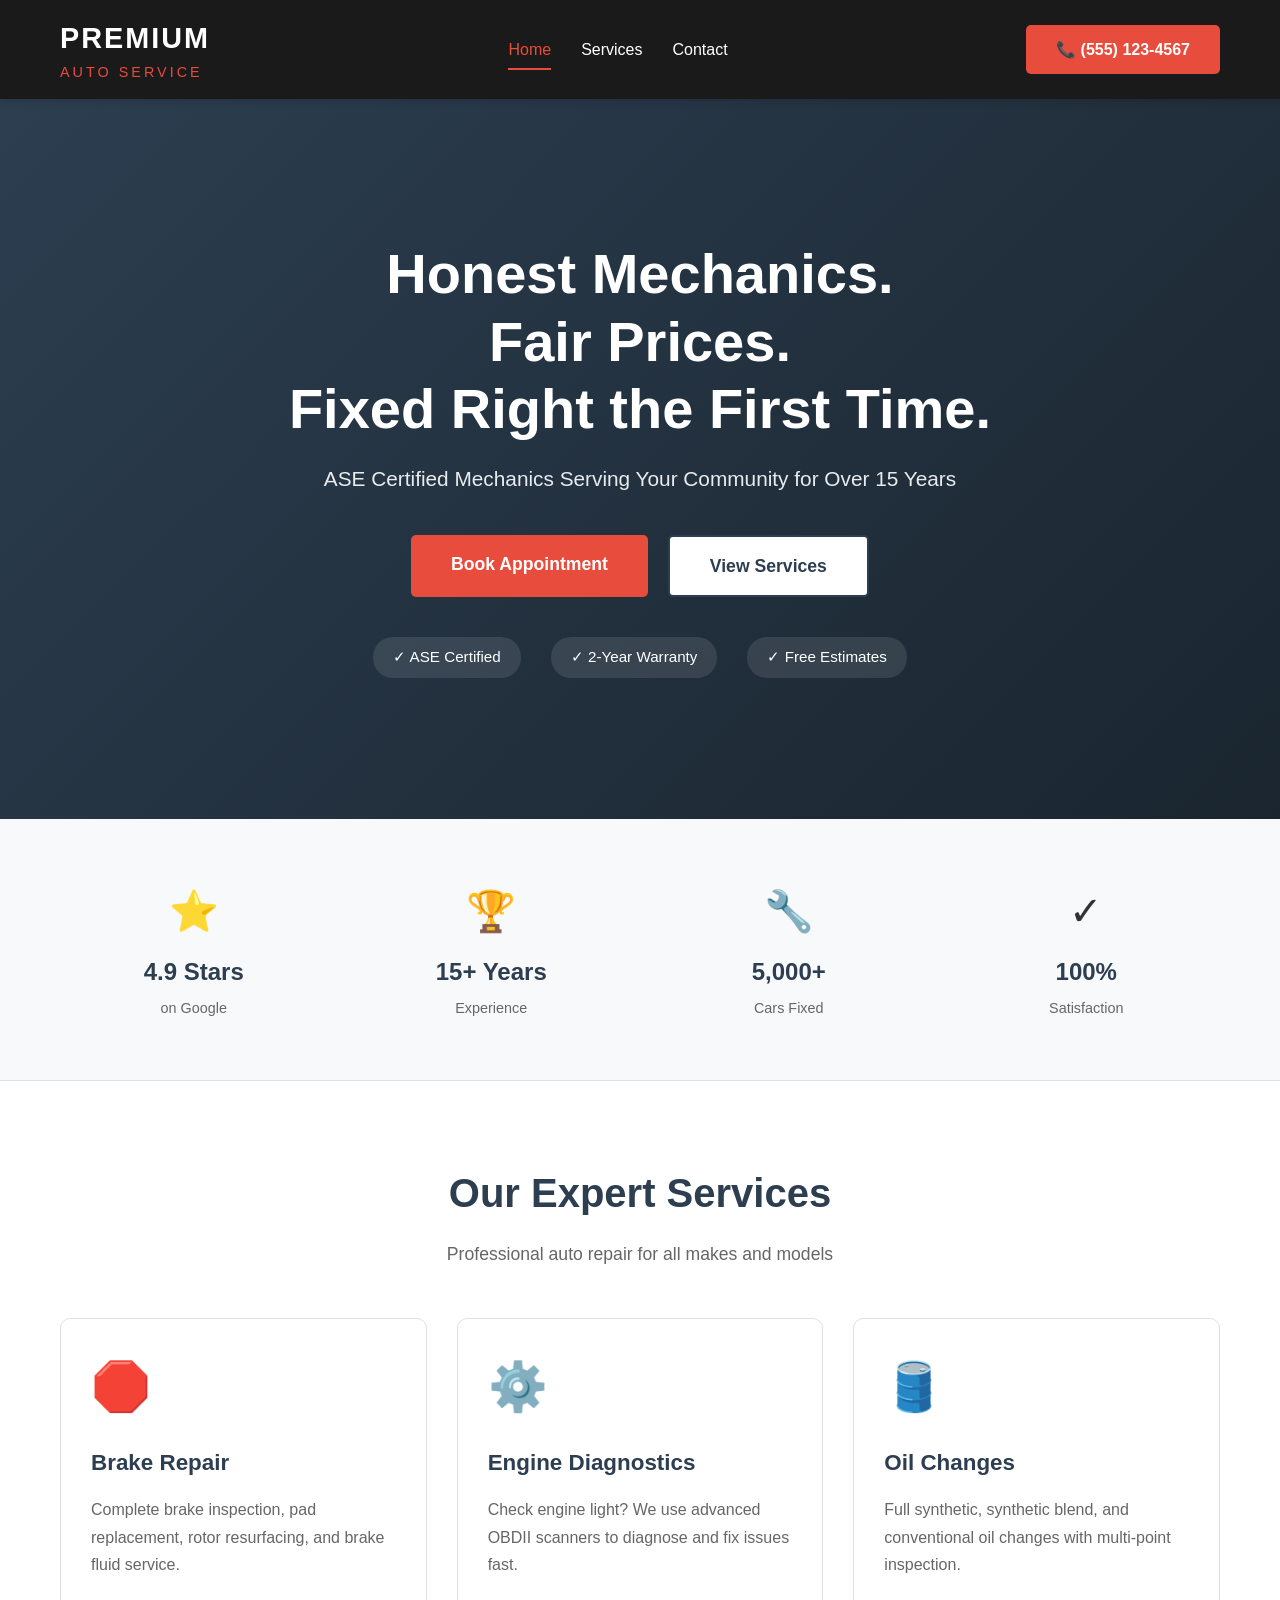
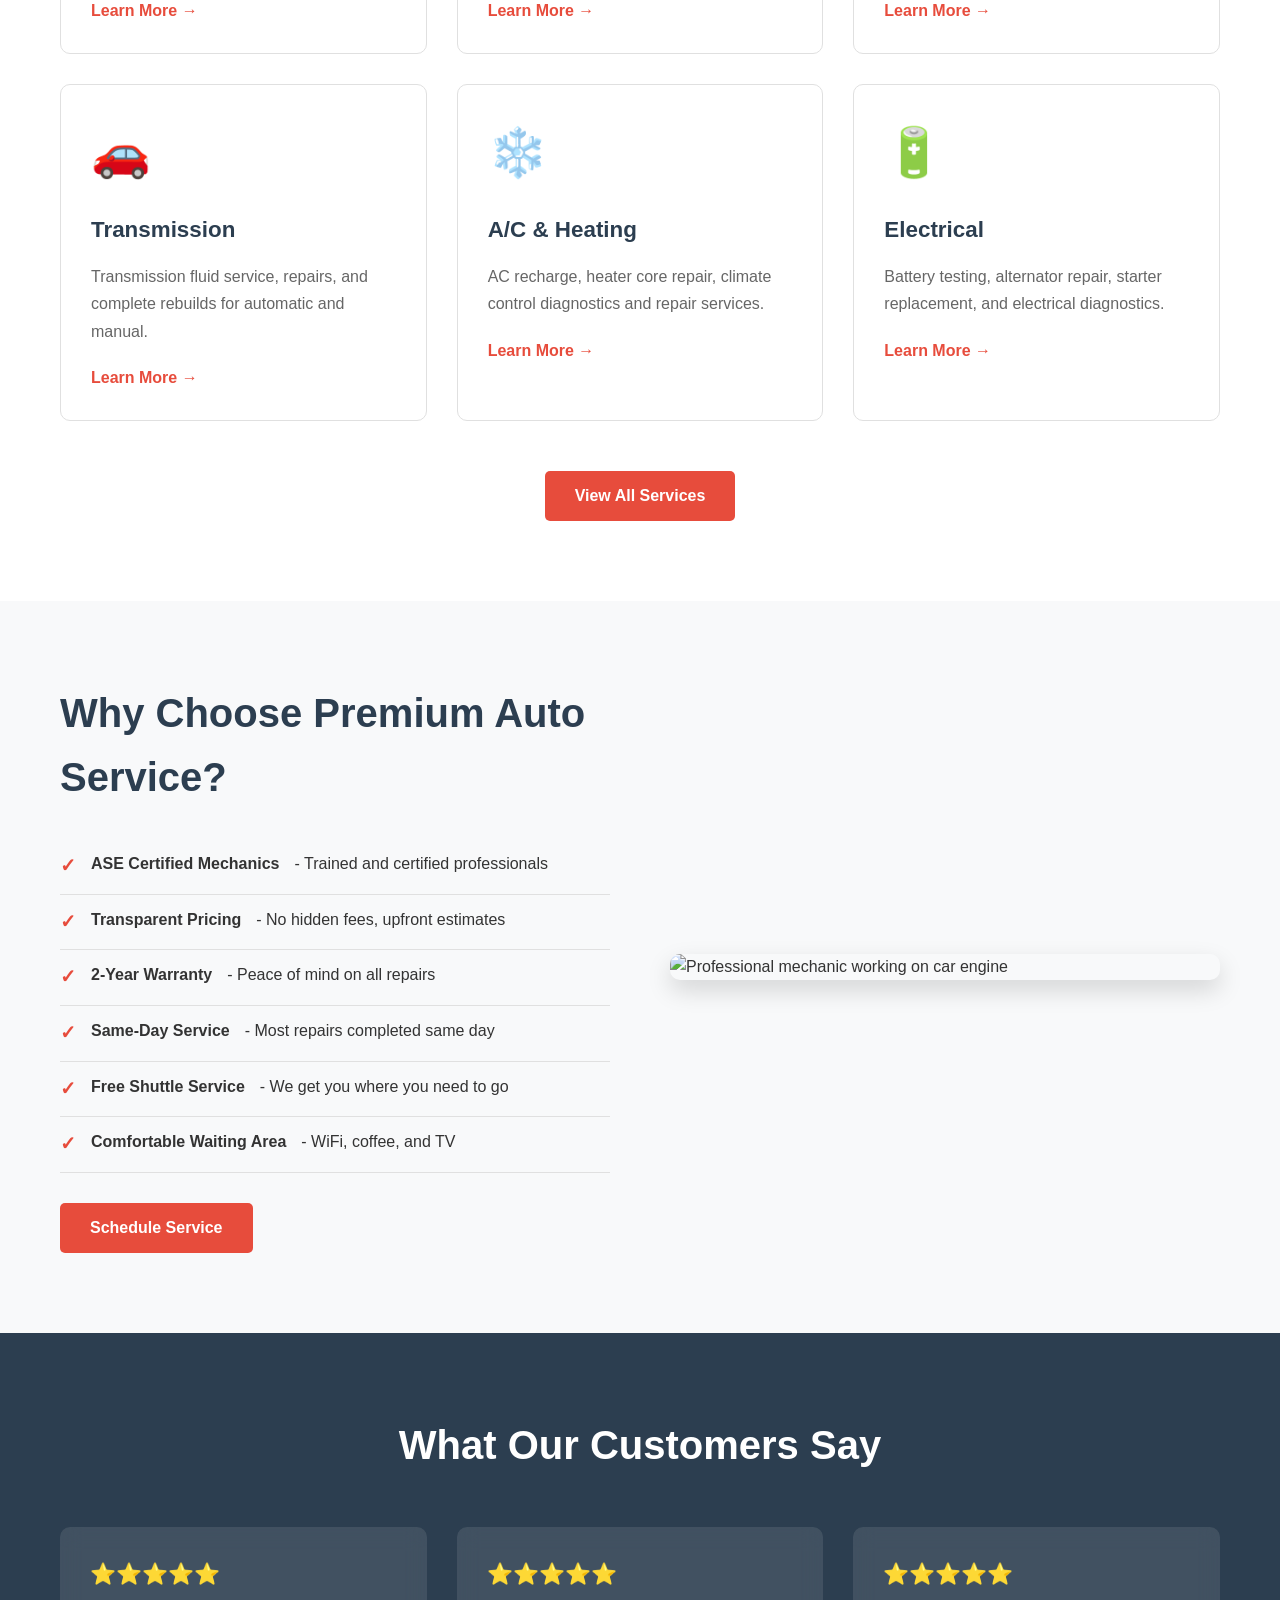
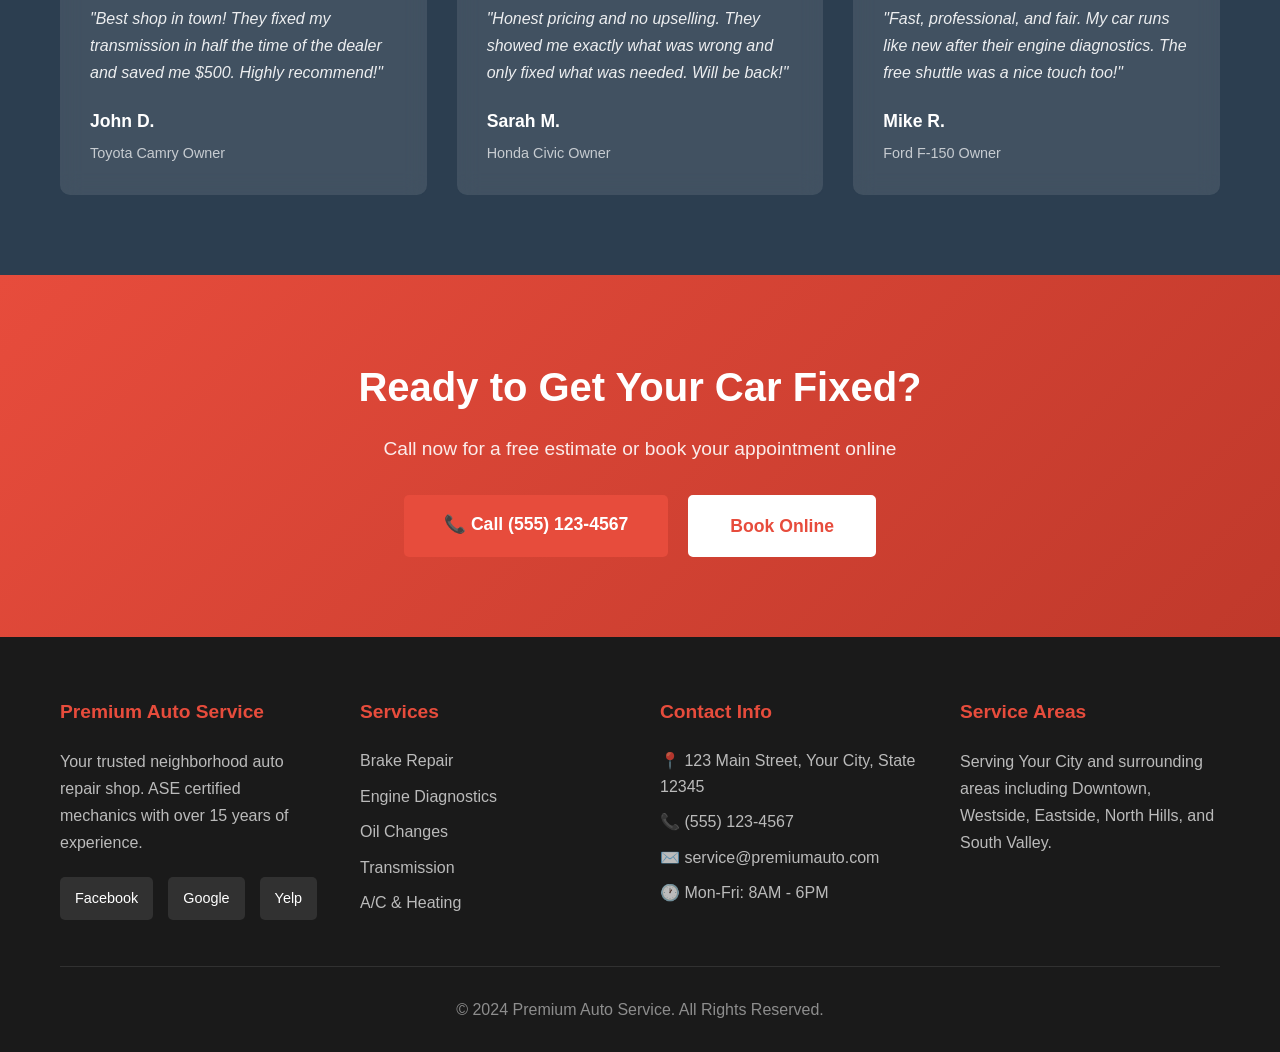
==== index.html @ ab5afb1a "Add files via upload" ====
<!DOCTYPE html>
<html lang="en">
<head>
    <meta charset="UTF-8">
    <meta name="viewport" content="width=device-width, initial-scale=1.0">
    <title>Premium Auto Service | Trusted Mechanic in Your City</title>
    <meta name="description" content="Certified auto repair shop offering brakes, engine diagnostics, oil changes & more. ASE certified mechanics. Same-day service available. Call now for free estimate!">
    <meta name="keywords" content="auto repair, mechanic, brake repair, oil change, engine diagnostics, car repair near me">
    <link rel="stylesheet" href="css/style.css">
    
    <!-- LLMo & Local SEO Schema Markup -->
    <script type="application/ld+json">
    {
      "@context": "https://schema.org",
      "@type": "AutoRepair",
      "name": "Premium Auto Service",
      "image": "images/shop-exterior.jpg",
      "url": "https://yourdomain.com",
      "telephone": "+1-555-123-4567",
      "email": "service@premiumauto.com",
      "address": {
        "@type": "PostalAddress",
        "streetAddress": "123 Main Street",
        "addressLocality": "Your City",
        "addressRegion": "State",
        "postalCode": "12345",
        "addressCountry": "US"
      },
      "geo": {
        "@type": "GeoCoordinates",
        "latitude": 40.7128,
        "longitude": -74.0060
      },
      "openingHoursSpecification": {
        "@type": "OpeningHoursSpecification",
        "dayOfWeek": ["Monday", "Tuesday", "Wednesday", "Thursday", "Friday"],
        "opens": "08:00",
        "closes": "18:00"
      },
      "priceRange": "$$",
      "aggregateRating": {
        "@type": "AggregateRating",
        "ratingValue": "4.9",
        "reviewCount": "287"
      }
    }
    </script>
</head>
<body>
    <!-- Sticky Header -->
    <header class="site-header">
        <div class="container header-flex">
            <div class="logo">
                <span class="logo-text">PREMIUM</span>
                <span class="logo-sub">AUTO SERVICE</span>
            </div>
            <nav class="desktop-nav">
                <a href="index.html" class="active">Home</a>
                <a href="services.html">Services</a>
                <a href="contact.html">Contact</a>
            </nav>
            <a href="tel:+15551234567" class="btn-primary header-cta">📞 (555) 123-4567</a>
            <button class="mobile-menu-btn" onclick="toggleMenu()">☰</button>
        </div>
        <div class="mobile-nav" id="mobileNav">
            <a href="index.html">Home</a>
            <a href="services.html">Services</a>
            <a href="contact.html">Contact</a>
        </div>
    </header>

    <!-- Hero Section -->
    <section class="hero">
        <div class="hero-overlay"></div>
        <div class="container hero-content">
            <h1>Honest Mechanics.<br>Fair Prices.<br>Fixed Right the First Time.</h1>
            <p class="hero-subtitle">ASE Certified Mechanics Serving Your Community for Over 15 Years</p>
            <div class="hero-buttons">
                <a href="contact.html" class="btn-primary btn-large">Book Appointment</a>
                <a href="services.html" class="btn-secondary btn-large">View Services</a>
            </div>
            <div class="trust-badges">
                <span>✓ ASE Certified</span>
                <span>✓ 2-Year Warranty</span>
                <span>✓ Free Estimates</span>
            </div>
        </div>
    </section>

    <!-- Trust Bar -->
    <section class="trust-bar">
        <div class="container">
            <div class="trust-grid">
                <div class="trust-item">
                    <span class="trust-icon">⭐</span>
                    <strong>4.9 Stars</strong>
                    <p>on Google</p>
                </div>
                <div class="trust-item">
                    <span class="trust-icon">🏆</span>
                    <strong>15+ Years</strong>
                    <p>Experience</p>
                </div>
                <div class="trust-item">
                    <span class="trust-icon">🔧</span>
                    <strong>5,000+</strong>
                    <p>Cars Fixed</p>
                </div>
                <div class="trust-item">
                    <span class="trust-icon">✓</span>
                    <strong>100%</strong>
                    <p>Satisfaction</p>
                </div>
            </div>
        </div>
    </section>

    <!-- Services Preview -->
    <section class="services-preview">
        <div class="container">
            <h2 class="section-title">Our Expert Services</h2>
            <p class="section-subtitle">Professional auto repair for all makes and models</p>
            <div class="services-grid">
                <div class="service-card">
                    <div class="service-icon">🛑</div>
                    <h3>Brake Repair</h3>
                    <p>Complete brake inspection, pad replacement, rotor resurfacing, and brake fluid service.</p>
                    <a href="services.html#brakes" class="service-link">Learn More →</a>
                </div>
                <div class="service-card">
                    <div class="service-icon">⚙️</div>
                    <h3>Engine Diagnostics</h3>
                    <p>Check engine light? We use advanced OBDII scanners to diagnose and fix issues fast.</p>
                    <a href="services.html#engine" class="service-link">Learn More →</a>
                </div>
                <div class="service-card">
                    <div class="service-icon">🛢️</div>
                    <h3>Oil Changes</h3>
                    <p>Full synthetic, synthetic blend, and conventional oil changes with multi-point inspection.</p>
                    <a href="services.html#oil" class="service-link">Learn More →</a>
                </div>
                <div class="service-card">
                    <div class="service-icon">🚗</div>
                    <h3>Transmission</h3>
                    <p>Transmission fluid service, repairs, and complete rebuilds for automatic and manual.</p>
                    <a href="services.html#transmission" class="service-link">Learn More →</a>
                </div>
                <div class="service-card">
                    <div class="service-icon">❄️</div>
                    <h3>A/C & Heating</h3>
                    <p>AC recharge, heater core repair, climate control diagnostics and repair services.</p>
                    <a href="services.html#ac" class="service-link">Learn More →</a>
                </div>
                <div class="service-card">
                    <div class="service-icon">🔋</div>
                    <h3>Electrical</h3>
                    <p>Battery testing, alternator repair, starter replacement, and electrical diagnostics.</p>
                    <a href="services.html#electrical" class="service-link">Learn More →</a>
                </div>
            </div>
            <div class="center-btn">
                <a href="services.html" class="btn-primary">View All Services</a>
            </div>
        </div>
    </section>

    <!-- Why Choose Us -->
    <section class="why-choose">
        <div class="container">
            <div class="why-grid">
                <div class="why-content">
                    <h2 class="section-title">Why Choose Premium Auto Service?</h2>
                    <ul class="why-list">
                        <li><span class="check">✓</span> <strong>ASE Certified Mechanics</strong> - Trained and certified professionals</li>
                        <li><span class="check">✓</span> <strong>Transparent Pricing</strong> - No hidden fees, upfront estimates</li>
                        <li><span class="check">✓</span> <strong>2-Year Warranty</strong> - Peace of mind on all repairs</li>
                        <li><span class="check">✓</span> <strong>Same-Day Service</strong> - Most repairs completed same day</li>
                        <li><span class="check">✓</span> <strong>Free Shuttle Service</strong> - We get you where you need to go</li>
                        <li><span class="check">✓</span> <strong>Comfortable Waiting Area</strong> - WiFi, coffee, and TV</li>
                    </ul>
                    <a href="contact.html" class="btn-primary">Schedule Service</a>
                </div>
                <div class="why-image">
                    <img src="images/mechanic-working.jpg" alt="Professional mechanic working on car engine">
                </div>
            </div>
        </div>
    </section>

    <!-- Testimonials -->
    <section class="testimonials">
        <div class="container">
            <h2 class="section-title">What Our Customers Say</h2>
            <div class="testimonial-grid">
                <div class="testimonial-card">
                    <div class="stars">⭐⭐⭐⭐⭐</div>
                    <p>"Best shop in town! They fixed my transmission in half the time of the dealer and saved me $500. Highly recommend!"</p>
                    <div class="testimonial-author">
                        <strong>John D.</strong>
                        <span>Toyota Camry Owner</span>
                    </div>
                </div>
                <div class="testimonial-card">
                    <div class="stars">⭐⭐⭐⭐⭐</div>
                    <p>"Honest pricing and no upselling. They showed me exactly what was wrong and only fixed what was needed. Will be back!"</p>
                    <div class="testimonial-author">
                        <strong>Sarah M.</strong>
                        <span>Honda Civic Owner</span>
                    </div>
                </div>
                <div class="testimonial-card">
                    <div class="stars">⭐⭐⭐⭐⭐</div>
                    <p>"Fast, professional, and fair. My car runs like new after their engine diagnostics. The free shuttle was a nice touch too!"</p>
                    <div class="testimonial-author">
                        <strong>Mike R.</strong>
                        <span>Ford F-150 Owner</span>
                    </div>
                </div>
            </div>
        </div>
    </section>

    <!-- CTA Section -->
    <section class="cta-section">
        <div class="container">
            <h2>Ready to Get Your Car Fixed?</h2>
            <p>Call now for a free estimate or book your appointment online</p>
            <div class="cta-buttons">
                <a href="tel:+15551234567" class="btn-primary btn-large">📞 Call (555) 123-4567</a>
                <a href="contact.html" class="btn-secondary btn-large">Book Online</a>
            </div>
        </div>
    </section>

    <!-- Footer -->
    <footer class="site-footer">
        <div class="container">
            <div class="footer-grid">
                <div class="footer-col">
                    <h4>Premium Auto Service</h4>
                    <p>Your trusted neighborhood auto repair shop. ASE certified mechanics with over 15 years of experience.</p>
                    <div class="social-links">
                        <a href="#">Facebook</a>
                        <a href="#">Google</a>
                        <a href="#">Yelp</a>
                    </div>
                </div>
                <div class="footer-col">
                    <h4>Services</h4>
                    <ul>
                        <li><a href="services.html#brakes">Brake Repair</a></li>
                        <li><a href="services.html#engine">Engine Diagnostics</a></li>
                        <li><a href="services.html#oil">Oil Changes</a></li>
                        <li><a href="services.html#transmission">Transmission</a></li>
                        <li><a href="services.html#ac">A/C & Heating</a></li>
                    </ul>
                </div>
                <div class="footer-col">
                    <h4>Contact Info</h4>
                    <ul class="contact-info">
                        <li>📍 123 Main Street, Your City, State 12345</li>
                        <li>📞 (555) 123-4567</li>
                        <li>✉️ service@premiumauto.com</li>
                        <li>🕐 Mon-Fri: 8AM - 6PM</li>
                    </ul>
                </div>
                <div class="footer-col">
                    <h4>Service Areas</h4>
                    <p>Serving Your City and surrounding areas including Downtown, Westside, Eastside, North Hills, and South Valley.</p>
                </div>
            </div>
            <div class="footer-bottom">
                <p>&copy; 2024 Premium Auto Service. All Rights Reserved.</p>
            </div>
        </div>
    </footer>

    <script>
        function toggleMenu() {
            const nav = document.getElementById('mobileNav');
            nav.classList.toggle('active');
        }
    </script>
</body>
</html>
---- css/style.css ----
/* ========================================
   PREMIUM AUTO SERVICE - COMPLETE CSS
   ======================================== */

/* CSS Variables */
:root {
    --primary-color: #e74c3c;
    --primary-dark: #c0392b;
    --secondary-color: #2c3e50;
    --accent-color: #3498db;
    --light-bg: #f8f9fa;
    --dark-bg: #1a1a1a;
    --text-color: #333333;
    --text-light: #666666;
    --white: #ffffff;
    --border-color: #e0e0e0;
    --shadow: 0 4px 6px rgba(0, 0, 0, 0.1);
    --shadow-lg: 0 10px 25px rgba(0, 0, 0, 0.15);
    --transition: all 0.3s ease;
}

/* Reset & Base */
* {
    margin: 0;
    padding: 0;
    box-sizing: border-box;
}

html {
    scroll-behavior: smooth;
}

body {
    font-family: 'Segoe UI', Tahoma, Geneva, Verdana, sans-serif;
    line-height: 1.6;
    color: var(--text-color);
    background-color: var(--white);
}

.container {
    max-width: 1200px;
    margin: 0 auto;
    padding: 0 20px;
}

a {
    text-decoration: none;
    color: inherit;
    transition: var(--transition);
}

ul {
    list-style: none;
}

img {
    max-width: 100%;
    height: auto;
    display: block;
}

/* ========================================
   HEADER & NAVIGATION
   ======================================== */

.site-header {
    background: var(--dark-bg);
    color: var(--white);
    padding: 15px 0;
    position: sticky;
    top: 0;
    z-index: 1000;
    box-shadow: var(--shadow);
}

.header-flex {
    display: flex;
    justify-content: space-between;
    align-items: center;
}

.logo {
    display: flex;
    flex-direction: column;
}

.logo-text {
    font-size: 1.8rem;
    font-weight: 700;
    color: var(--white);
    letter-spacing: 2px;
}

.logo-sub {
    font-size: 0.9rem;
    color: var(--primary-color);
    letter-spacing: 3px;
}

.desktop-nav {
    display: flex;
    gap: 30px;
}

.desktop-nav a {
    color: var(--white);
    font-weight: 500;
    padding: 8px 0;
    position: relative;
}

.desktop-nav a:hover,
.desktop-nav a.active {
    color: var(--primary-color);
}

.desktop-nav a::after {
    content: '';
    position: absolute;
    bottom: 0;
    left: 0;
    width: 0;
    height: 2px;
    background: var(--primary-color);
    transition: var(--transition);
}

.desktop-nav a:hover::after,
.desktop-nav a.active::after {
    width: 100%;
}

.header-cta {
    display: inline-block;
    padding: 10px 25px;
    background: var(--primary-color);
    color: var(--white);
    border-radius: 5px;
    font-weight: 600;
}

.header-cta:hover {
    background: var(--primary-dark);
    transform: translateY(-2px);
}

.mobile-menu-btn {
    display: none;
    background: none;
    border: none;
    color: var(--white);
    font-size: 1.5rem;
    cursor: pointer;
}

.mobile-nav {
    display: none;
    background: var(--dark-bg);
    padding: 20px;
}

.mobile-nav.active {
    display: block;
}

.mobile-nav a {
    display: block;
    color: var(--white);
    padding: 10px 0;
    border-bottom: 1px solid rgba(255,255,255,0.1);
}

/* ========================================
   BUTTONS
   ======================================== */

.btn-primary,
.btn-secondary {
    display: inline-block;
    padding: 12px 30px;
    border-radius: 5px;
    font-weight: 600;
    text-align: center;
    transition: var(--transition);
    cursor: pointer;
    border: none;
}

.btn-primary {
    background: var(--primary-color);
    color: var(--white);
}

.btn-primary:hover {
    background: var(--primary-dark);
    transform: translateY(-2px);
    box-shadow: var(--shadow-lg);
}

.btn-secondary {
    background: var(--white);
    color: var(--secondary-color);
    border: 2px solid var(--secondary-color);
}

.btn-secondary:hover {
    background: var(--secondary-color);
    color: var(--white);
    transform: translateY(-2px);
}

.btn-large {
    padding: 15px 40px;
    font-size: 1.1rem;
}

.btn-full {
    width: 100%;
}

/* ========================================
   HERO SECTION
   ======================================== */

.hero {
    background: linear-gradient(135deg, var(--secondary-color) 0%, #1a252f 100%);
    min-height: 80vh;
    display: flex;
    align-items: center;
    position: relative;
    overflow: hidden;
}

.hero-overlay {
    position: absolute;
    top: 0;
    left: 0;
    right: 0;
    bottom: 0;
    background: url('../images/shop-exterior.jpg') center/cover;
    opacity: 0.2;
}

.hero-content {
    position: relative;
    z-index: 1;
    text-align: center;
    color: var(--white);
    padding: 100px 20px;
}

.hero h1 {
    font-size: 3.5rem;
    font-weight: 700;
    margin-bottom: 20px;
    line-height: 1.2;
}

.hero-subtitle {
    font-size: 1.3rem;
    margin-bottom: 40px;
    opacity: 0.9;
}

.hero-buttons {
    display: flex;
    gap: 20px;
    justify-content: center;
    flex-wrap: wrap;
    margin-bottom: 40px;
}

.trust-badges {
    display: flex;
    gap: 30px;
    justify-content: center;
    flex-wrap: wrap;
    font-size: 0.95rem;
}

.trust-badges span {
    background: rgba(255,255,255,0.1);
    padding: 8px 20px;
    border-radius: 20px;
}

/* ========================================
   TRUST BAR
   ======================================== */

.trust-bar {
    background: var(--light-bg);
    padding: 40px 0;
    border-bottom: 1px solid var(--border-color);
}

.trust-grid {
    display: grid;
    grid-template-columns: repeat(auto-fit, minmax(200px, 1fr));
    gap: 30px;
    text-align: center;
}

.trust-item {
    padding: 20px;
}

.trust-icon {
    font-size: 2.5rem;
    display: block;
    margin-bottom: 10px;
}

.trust-item strong {
    display: block;
    font-size: 1.5rem;
    color: var(--secondary-color);
    margin-bottom: 5px;
}

.trust-item p {
    color: var(--text-light);
    font-size: 0.9rem;
}

/* ========================================
   SECTION TITLES
   ======================================== */

.section-title {
    font-size: 2.5rem;
    text-align: center;
    margin-bottom: 15px;
    color: var(--secondary-color);
}

.section-subtitle {
    text-align: center;
    color: var(--text-light);
    font-size: 1.1rem;
    margin-bottom: 50px;
}

/* ========================================
   SERVICES PREVIEW
   ======================================== */

.services-preview {
    padding: 80px 0;
}

.services-grid {
    display: grid;
    grid-template-columns: repeat(auto-fit, minmax(320px, 1fr));
    gap: 30px;
    margin-bottom: 50px;
}

.service-card {
    background: var(--white);
    border: 1px solid var(--border-color);
    border-radius: 10px;
    padding: 30px;
    transition: var(--transition);
}

.service-card:hover {
    transform: translateY(-5px);
    box-shadow: var(--shadow-lg);
    border-color: var(--primary-color);
}

.service-icon {
    font-size: 3rem;
    margin-bottom: 20px;
}

.service-card h3 {
    font-size: 1.4rem;
    margin-bottom: 15px;
    color: var(--secondary-color);
}

.service-card p {
    color: var(--text-light);
    margin-bottom: 20px;
    line-height: 1.7;
}

.service-link {
    color: var(--primary-color);
    font-weight: 600;
}

.service-link:hover {
    text-decoration: underline;
}

.center-btn {
    text-align: center;
}

/* ========================================
   WHY CHOOSE US
   ======================================== */

.why-choose {
    padding: 80px 0;
    background: var(--light-bg);
}

.why-grid {
    display: grid;
    grid-template-columns: 1fr 1fr;
    gap: 60px;
    align-items: center;
}

.why-content h2 {
    text-align: left;
    margin-bottom: 30px;
}

.why-list {
    margin-bottom: 30px;
}

.why-list li {
    padding: 12px 0;
    border-bottom: 1px solid var(--border-color);
    display: flex;
    align-items: flex-start;
    gap: 15px;
}

.why-list .check {
    color: var(--primary-color);
    font-weight: 700;
    font-size: 1.2rem;
}

.why-image img {
    border-radius: 10px;
    box-shadow: var(--shadow-lg);
}

/* ========================================
   TESTIMONIALS
   ======================================== */

.testimonials {
    padding: 80px 0;
    background: var(--secondary-color);
    color: var(--white);
}

.testimonials .section-title {
    color: var(--white);
}

.testimonial-grid {
    display: grid;
    grid-template-columns: repeat(auto-fit, minmax(300px, 1fr));
    gap: 30px;
    margin-top: 50px;
}

.testimonial-card {
    background: rgba(255,255,255,0.1);
    padding: 30px;
    border-radius: 10px;
    backdrop-filter: blur(10px);
}

.stars {
    color: #f1c40f;
    font-size: 1.3rem;
    margin-bottom: 15px;
}

.testimonial-card p {
    font-style: italic;
    margin-bottom: 20px;
    line-height: 1.7;
    opacity: 0.9;
}

.testimonial-author strong {
    display: block;
    font-size: 1.1rem;
    margin-bottom: 5px;
}

.testimonial-author span {
    font-size: 0.9rem;
    opacity: 0.7;
}

/* ========================================
   CTA SECTION
   ======================================== */

.cta-section {
    padding: 80px 0;
    background: linear-gradient(135deg, var(--primary-color) 0%, var(--primary-dark) 100%);
    text-align: center;
    color: var(--white);
}

.cta-section h2 {
    font-size: 2.5rem;
    margin-bottom: 15px;
}

.cta-section p {
    font-size: 1.2rem;
    margin-bottom: 30px;
    opacity: 0.9;
}

.cta-buttons {
    display: flex;
    gap: 20px;
    justify-content: center;
    flex-wrap: wrap;
}

.cta-section .btn-secondary {
    background: var(--white);
    color: var(--primary-color);
    border-color: var(--white);
}

/* ========================================
   PAGE HERO
   ======================================== */

.page-hero {
    background: linear-gradient(135deg, var(--secondary-color) 0%, #1a252f 100%);
    padding: 100px 0;
    text-align: center;
    color: var(--white);
}

.page-hero h1 {
    font-size: 3rem;
    margin-bottom: 15px;
}

.page-hero p {
    font-size: 1.2rem;
    opacity: 0.9;
}

/* ========================================
   SERVICE DETAILS PAGE
   ======================================== */

.service-details {
    padding: 80px 0;
}

.service-section {
    display: grid;
    grid-template-columns: 1fr 1fr;
    gap: 60px;
    margin-bottom: 80px;
    align-items: center;
}

.service-section.reverse {
    direction: rtl;
}

.service-section.reverse > * {
    direction: ltr;
}

.service-content h2 {
    font-size: 2rem;
    margin-bottom: 20px;
    color: var(--secondary-color);
}

.service-intro {
    font-size: 1.1rem;
    color: var(--text-light);
    margin-bottom: 30px;
}

.service-content h3 {
    font-size: 1.3rem;
    margin: 30px 0 15px;
    color: var(--secondary-color);
}

.service-list {
    margin-bottom: 25px;
}

.service-list li {
    padding: 8px 0;
    padding-left: 25px;
    position: relative;
}

.service-list li::before {
    content: '✓';
    position: absolute;
    left: 0;
    color: var(--primary-color);
    font-weight: 700;
}

.warning-signs li::before {
    content: '⚠️';
}

.service-pricing {
    background: var(--light-bg);
    padding: 25px;
    border-radius: 10px;
    margin: 30px 0;
    border-left: 4px solid var(--primary-color);
}

.service-pricing h3 {
    margin-top: 0;
}

.price {
    font-size: 1.5rem;
    font-weight: 700;
    color: var(--primary-color);
    margin: 10px 0;
}

.price-note {
    font-size: 0.9rem;
    color: var(--text-light);
    margin: 0;
}

.service-image img {
    border-radius: 10px;
    box-shadow: var(--shadow-lg);
}

.oil-types {
    display: grid;
    grid-template-columns: repeat(3, 1fr);
    gap: 20px;
    margin: 30px 0;
}

.oil-type {
    background: var(--light-bg);
    padding: 25px;
    border-radius: 10px;
    text-align: center;
    border: 2px solid transparent;
}

.oil-type.featured {
    border-color: var(--primary-color);
    background: linear-gradient(135deg, rgba(231,76,60,0.1) 0%, rgba(231,76,60,0.05) 100%);
}

.oil-type h4 {
    font-size: 1.1rem;
    margin-bottom: 10px;
    color: var(--secondary-color);
}

.oil-type p {
    font-size: 0.9rem;
    color: var(--text-light);
    margin-bottom: 15px;
}

.price-tag {
    display: inline-block;
    background: var(--primary-color);
    color: var(--white);
    padding: 8px 20px;
    border-radius: 20px;
    font-weight: 700;
}

/* ========================================
   CONTACT PAGE
   ======================================== */

.contact-section {
    padding: 80px 0;
}

.contact-grid {
    display: grid;
    grid-template-columns: 1.5fr 1fr;
    gap: 60px;
}

.contact-form-wrapper h2,
.contact-info-wrapper h2 {
    font-size: 2rem;
    margin-bottom: 15px;
    color: var(--secondary-color);
}

.contact-form-wrapper > p,
.contact-info-wrapper > p {
    color: var(--text-light);
    margin-bottom: 30px;
}

.contact-form {
    background: var(--light-bg);
    padding: 40px;
    border-radius: 10px;
}

.form-row {
    display: grid;
    grid-template-columns: 1fr 1fr;
    gap: 20px;
}

.form-group {
    margin-bottom: 20px;
}

.form-group label {
    display: block;
    margin-bottom: 8px;
    font-weight: 600;
    color: var(--secondary-color);
}

.form-group input,
.form-group select,
.form-group textarea {
    width: 100%;
    padding: 12px 15px;
    border: 1px solid var(--border-color);
    border-radius: 5px;
    font-size: 1rem;
    font-family: inherit;
    transition: var(--transition);
}

.form-group input:focus,
.form-group select:focus,
.form-group textarea:focus {
    outline: none;
    border-color: var(--primary-color);
    box-shadow: 0 0 0 3px rgba(231,76,60,0.1);
}

.form-group textarea {
    resize: vertical;
}

.form-note {
    font-size: 0.85rem;
    color: var(--text-light);
    margin-top: 15px;
    text-align: center;
}

.contact-card {
    display: flex;
    gap: 20px;
    padding: 25px;
    background: var(--light-bg);
    border-radius: 10px;
    margin-bottom: 20px;
}

.contact-icon {
    font-size: 2rem;
}

.contact-card h3 {
    font-size: 1.1rem;
    margin-bottom: 8px;
    color: var(--secondary-color);
}

.contact-card p {
    color: var(--text-light);
}

.contact-card a {
    color: var(--primary-color);
    font-weight: 600;
}

.hours {
    font-size: 0.9rem;
    margin-top: 5px;
}

.emergency-box {
    background: linear-gradient(135deg, var(--primary-color) 0%, var(--primary-dark) 100%);
    color: var(--white);
    padding: 30px;
    border-radius: 10px;
    text-align: center;
    margin: 30px 0;
}

.emergency-box h3 {
    font-size: 1.3rem;
    margin-bottom: 10px;
}

.emergency-box p {
    margin-bottom: 20px;
    opacity: 0.9;
}

.emergency-box .btn-primary {
    background: var(--white);
    color: var(--primary-color);
}

.map-box {
    margin-top: 30px;
}

.map-box h3 {
    font-size: 1.3rem;
    margin-bottom: 15px;
    color: var(--secondary-color);
}

/* ========================================
   FAQ SECTION
   ======================================== */

.faq-section {
    padding: 80px 0;
    background: var(--light-bg);
}

.faq-grid {
    display: grid;
    grid-template-columns: repeat(auto-fit, minmax(500px, 1fr));
    gap: 30px;
    margin-top: 50px;
}

.faq-item {
    background: var(--white);
    padding: 30px;
    border-radius: 10px;
    box-shadow: var(--shadow);
}

.faq-item h3 {
    font-size: 1.2rem;
    margin-bottom: 15px;
    color: var(--secondary-color);
}

.faq-item p {
    color: var(--text-light);
    line-height: 1.7;
}

/* ========================================
   FOOTER
   ======================================== */

.site-footer {
    background: var(--dark-bg);
    color: var(--white);
    padding: 60px 0 30px;
}

.footer-grid {
    display: grid;
    grid-template-columns: repeat(auto-fit, minmax(250px, 1fr));
    gap: 40px;
    margin-bottom: 40px;
}

.footer-col h4 {
    font-size: 1.2rem;
    margin-bottom: 20px;
    color: var(--primary-color);
}

.footer-col p {
    color: rgba(255,255,255,0.7);
    line-height: 1.7;
}

.footer-col ul li {
    margin-bottom: 10px;
}

.footer-col ul li a {
    color: rgba(255,255,255,0.7);
}

.footer-col ul li a:hover {
    color: var(--primary-color);
}

.contact-info li {
    color: rgba(255,255,255,0.7);
    margin-bottom: 12px;
}

.social-links {
    display: flex;
    gap: 15px;
    margin-top: 20px;
}

.social-links a {
    background: rgba(255,255,255,0.1);
    padding: 10px 15px;
    border-radius: 5px;
    font-size: 0.9rem;
}

.social-links a:hover {
    background: var(--primary-color);
}

.footer-bottom {
    border-top: 1px solid rgba(255,255,255,0.1);
    padding-top: 30px;
    text-align: center;
    color: rgba(255,255,255,0.5);
}

/* ========================================
   RESPONSIVE DESIGN
   ======================================== */

@media (max-width: 992px) {
    .why-grid,
    .service-section,
    .contact-grid {
        grid-template-columns: 1fr;
        gap: 40px;
    }

    .service-section.reverse {
        direction: ltr;
    }

    .hero h1 {
        font-size: 2.5rem;
    }

    .oil-types {
        grid-template-columns: 1fr;
    }
}

@media (max-width: 768px) {
    .desktop-nav,
    .header-cta {
        display: none;
    }

    .mobile-menu-btn {
        display: block;
    }

    .hero h1 {
        font-size: 2rem;
    }

    .hero-buttons {
        flex-direction: column;
        align-items: center;
    }

    .trust-badges {
        flex-direction: column;
        gap: 15px;
    }

    .section-title {
        font-size: 2rem;
    }

    .form-row {
        grid-template-columns: 1fr;
    }

    .faq-grid {
        grid-template-columns: 1fr;
    }

    .cta-buttons {
        flex-direction: column;
        align-items: center;
    }
}

@media (max-width: 480px) {
    .hero-content {
        padding: 60px 20px;
    }

    .hero h1 {
        font-size: 1.8rem;
    }

    .btn-large {
        padding: 12px 25px;
        font-size: 1rem;
        width: 100%;
    }

    .contact-form {
        padding: 25px;
    }
}
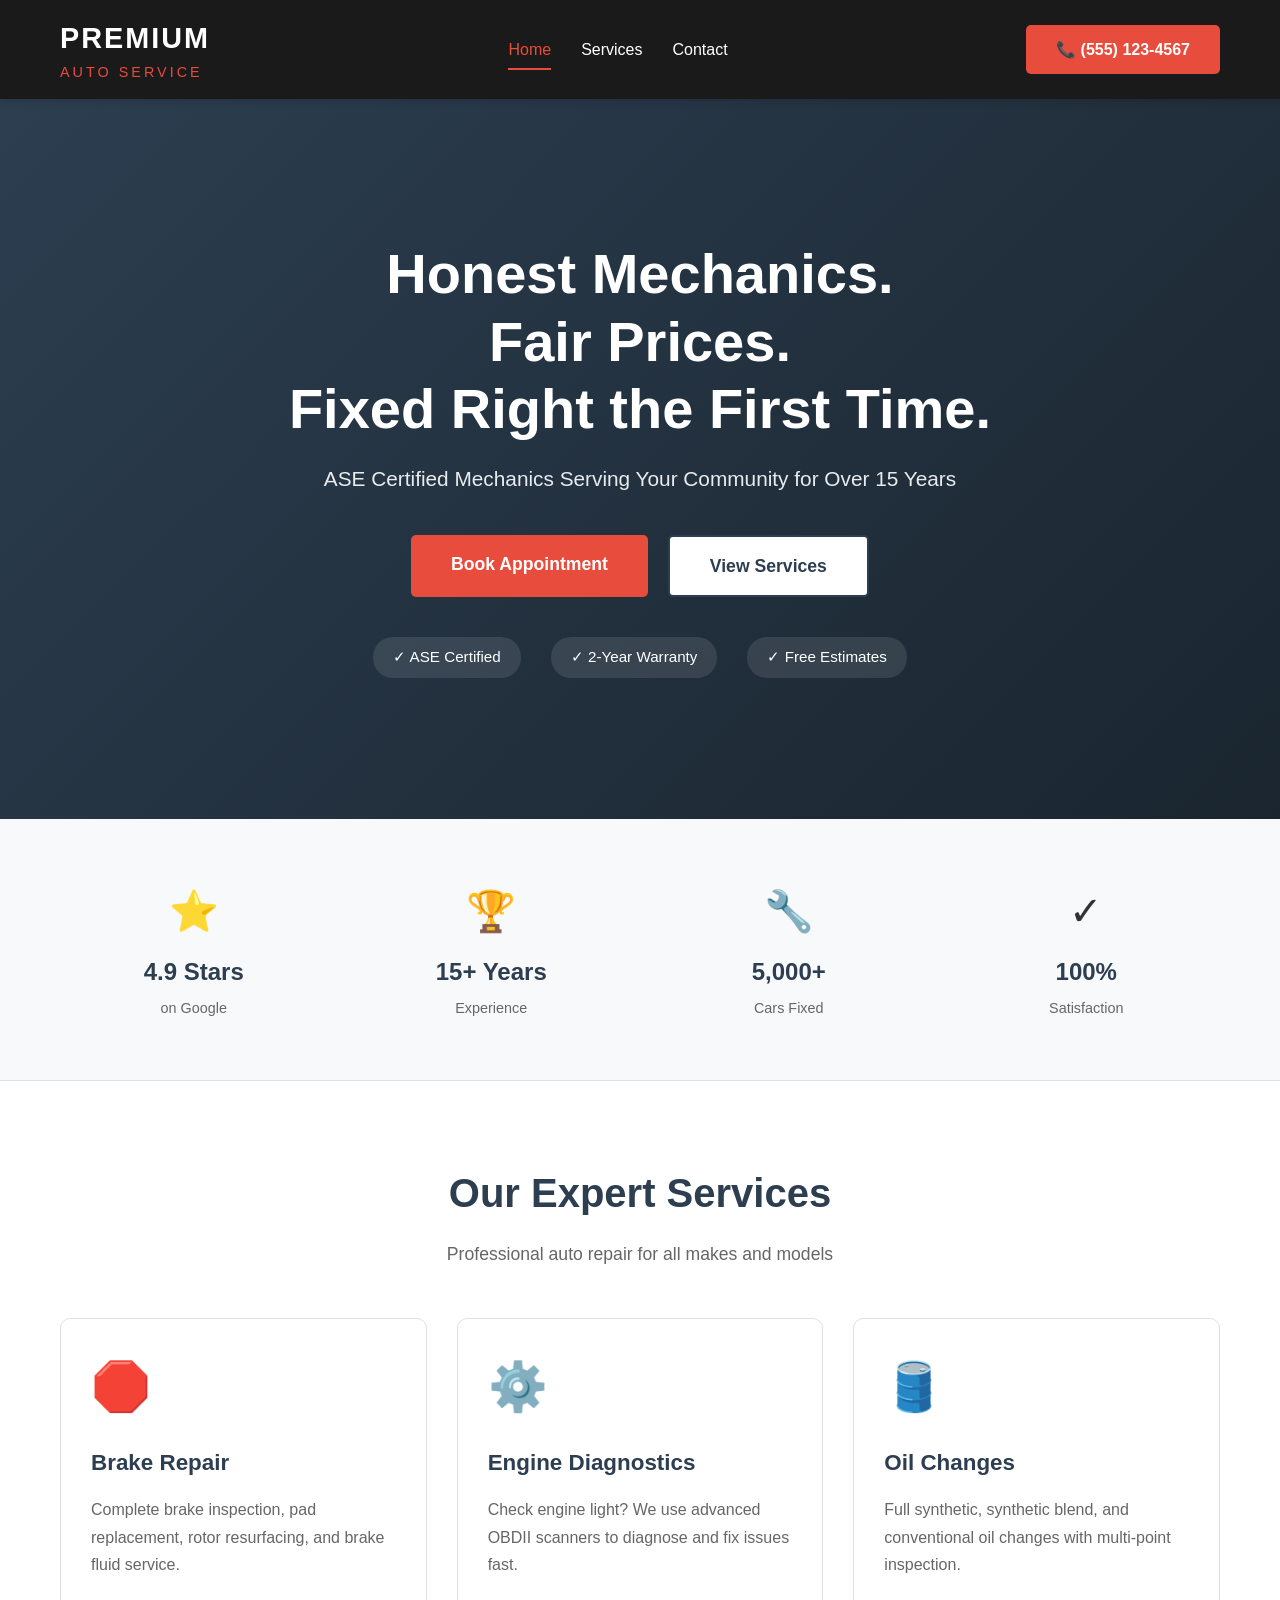
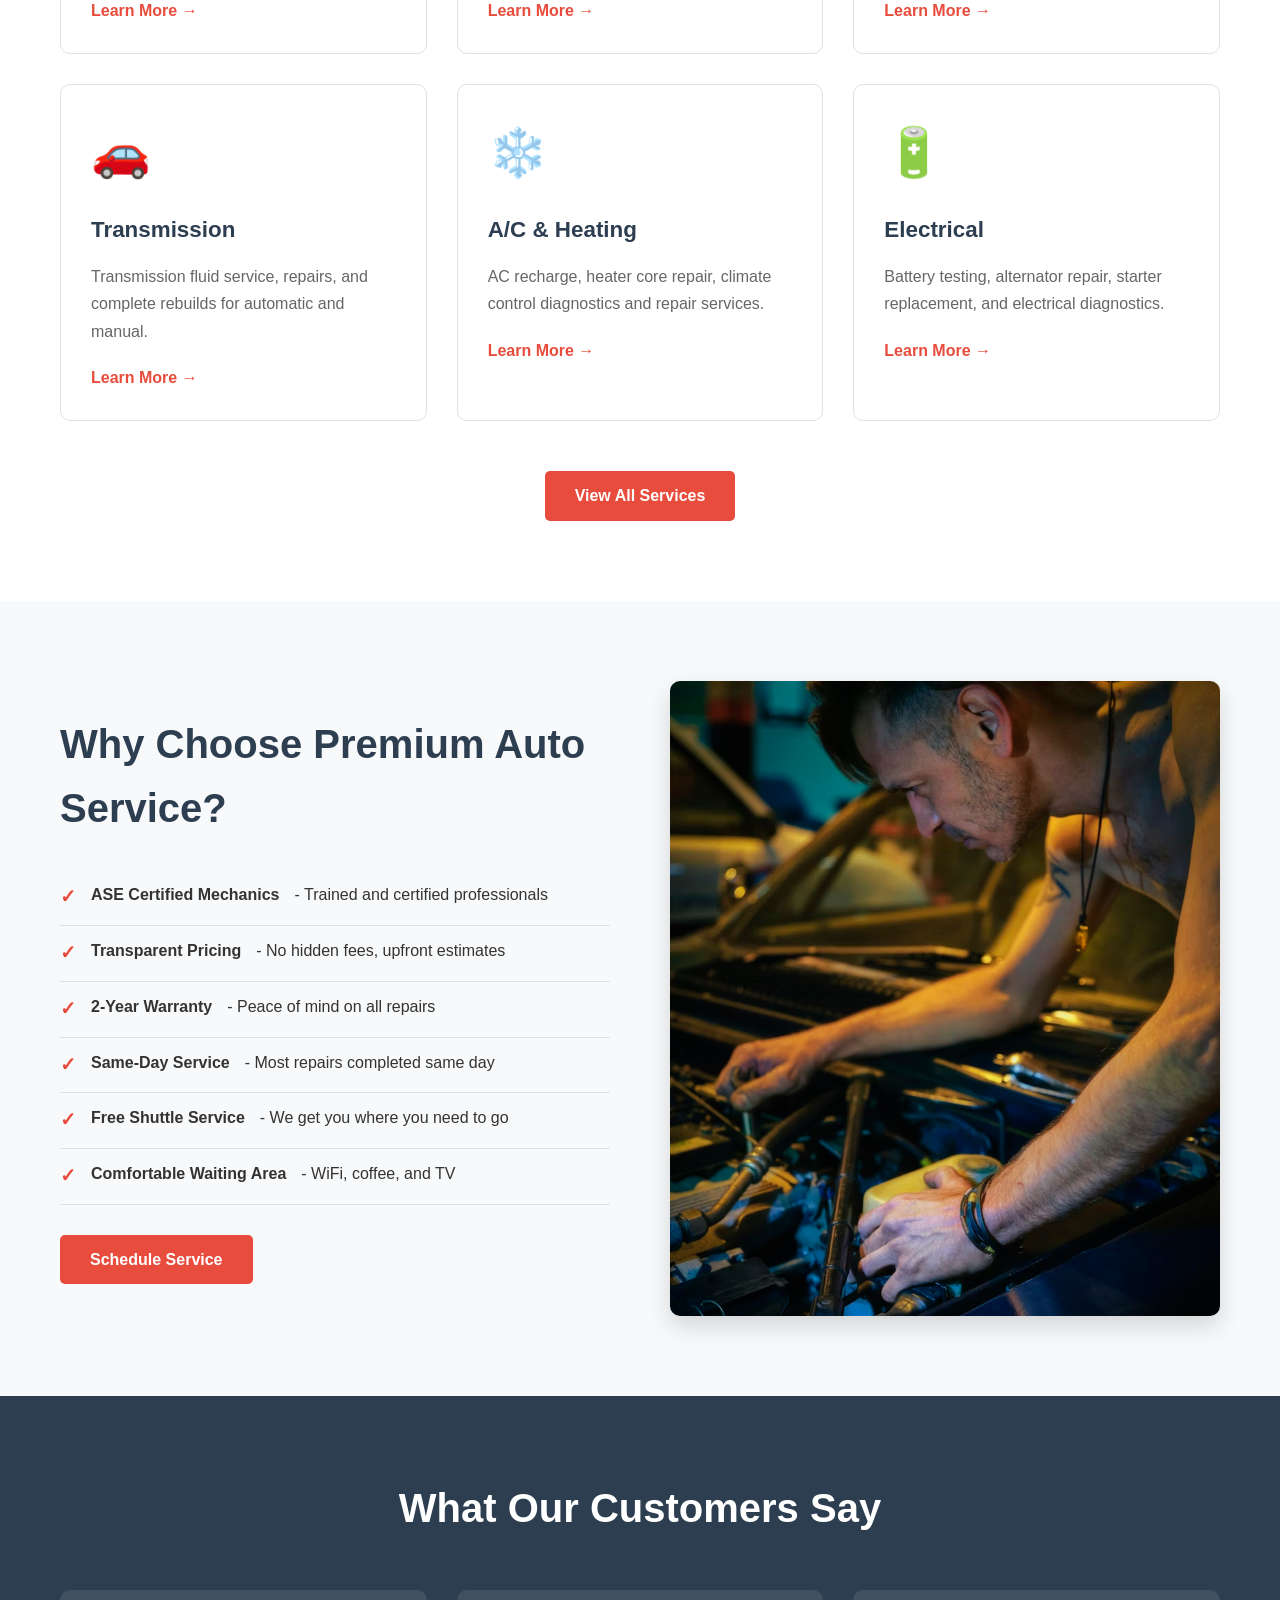
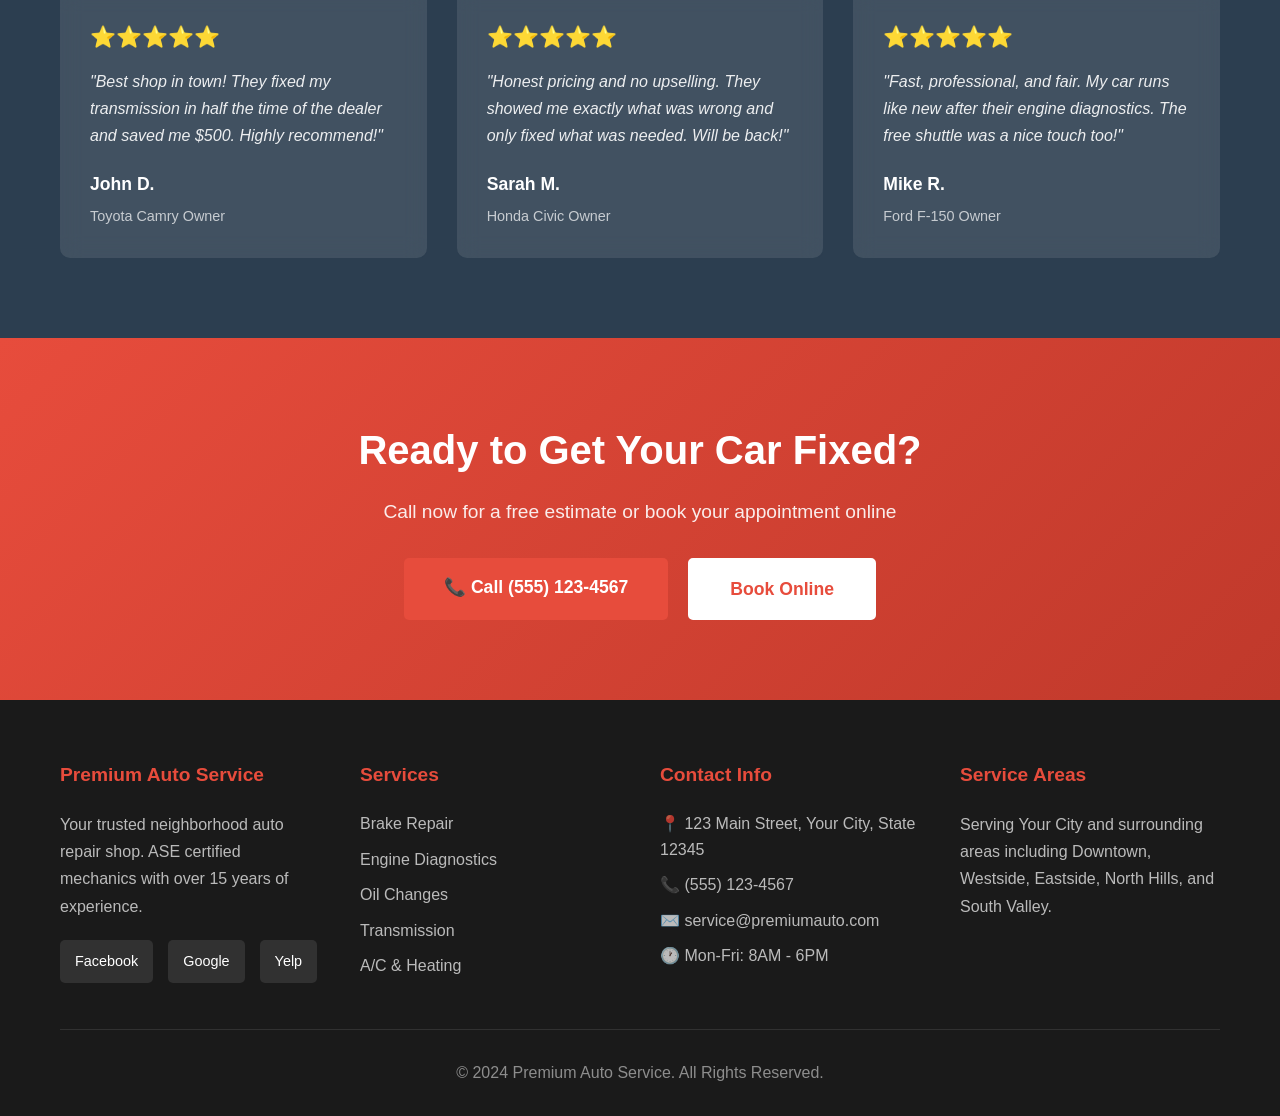
==== commit 9e390879: "Update index.html" ====
--- a/index.html
+++ b/index.html
@@ -14,7 +14,7 @@
       "@context": "https://schema.org",
       "@type": "AutoRepair",
       "name": "Premium Auto Service",
-      "image": "images/shop-exterior.jpg",
+      "image": "images/shop-exterior.avif",
       "url": "https://yourdomain.com",
       "telephone": "+1-555-123-4567",
       "email": "service@premiumauto.com",
@@ -181,7 +181,7 @@
                     <a href="contact.html" class="btn-primary">Schedule Service</a>
                 </div>
                 <div class="why-image">
-                    <img src="images/mechanic-working.jpg" alt="Professional mechanic working on car engine">
+                    <img src="images/mechanic-working.avif" alt="Professional mechanic working on car engine">
                 </div>
             </div>
         </div>
@@ -282,4 +282,4 @@
         }
     </script>
 </body>
-</html>+</html>
